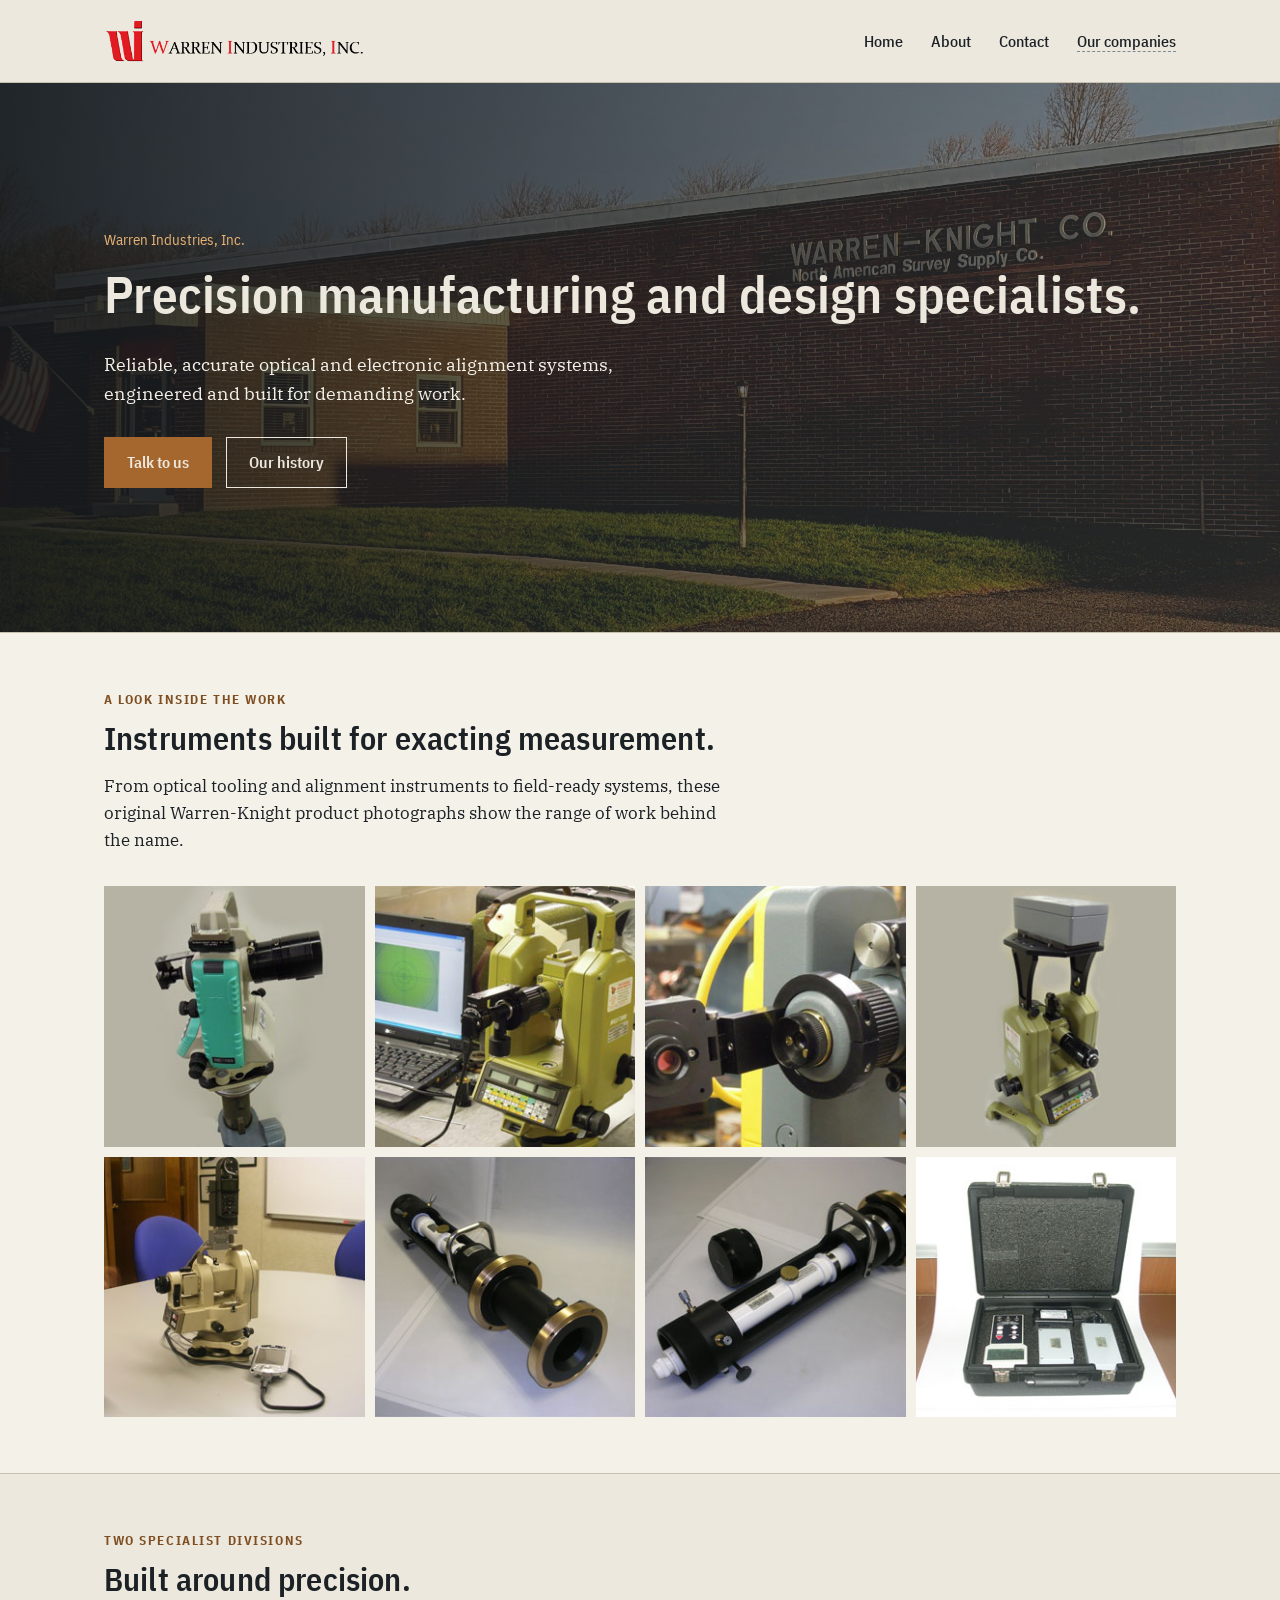
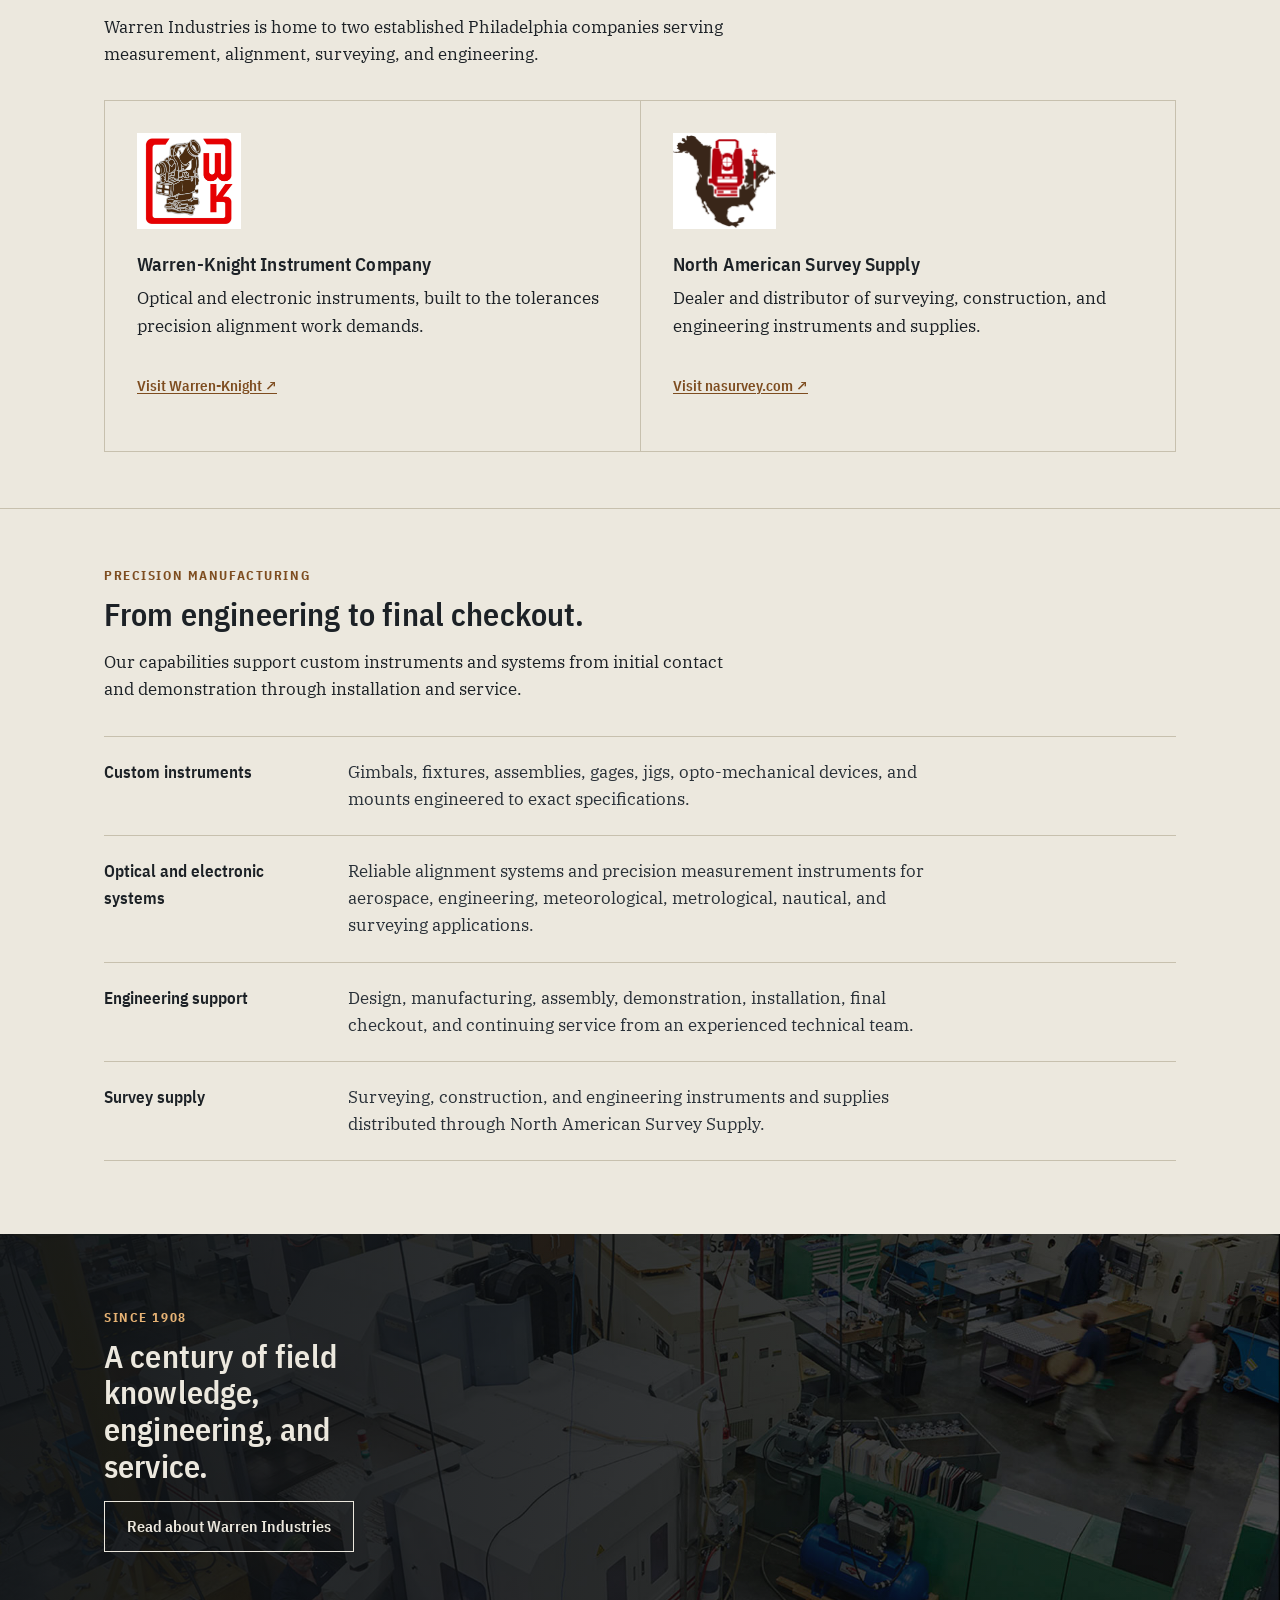
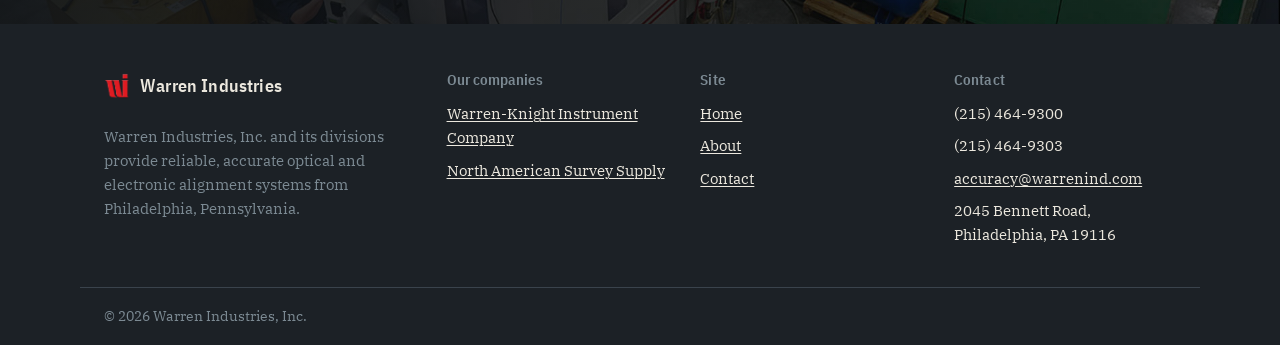
==== index.html @ 535cabfd "Deploying to main from @ warrenind/warrenind-com@92be2bfa369bf533ea337f3c527bc54e07ec8fe8 🚀" ====
<!doctype html>
<html lang="en">
<head>
  <meta charset="utf-8">
  <meta name="viewport" content="width=device-width, initial-scale=1">
  <title>Home · Warren Industries, Inc.</title>
  <meta name="description" content="Warren Industries designs and manufactures precision alignment systems and optical and electronic instruments.">
  <link rel="icon" href="/images/original/wilogo-trans.png" type="image/png">
  <link rel="preconnect" href="https://fonts.googleapis.com">
  <link rel="preconnect" href="https://fonts.gstatic.com" crossorigin>
  <link href="https://fonts.googleapis.com/css2?family=IBM+Plex+Sans+Condensed:wght@500;600;700&family=IBM+Plex+Serif:ital,wght@0,400;0,500;1,400&display=swap" rel="stylesheet">
  <link rel="stylesheet" href="/css/style.css">
</head>
<body>
  <header class="site-header">
  <div class="wrap site-header__row">
    <a class="brand" href="/">
      <img class="brand__wordmark" src="/images/original/WI-top-logo&text.png" alt="Warren Industries, Inc.">
    </a>

    <nav class="site-nav" aria-label="Primary">
      <ul>
        
        <li><a href="/">Home</a></li>
        
        <li><a href="/about/">About</a></li>
        
        <li><a href="/contact/">Contact</a></li>
        
        <li class="site-nav__divisions">
          <span class="site-nav__divisions-label" tabindex="0">Our companies</span>
          <ul class="site-nav__submenu">
            
            <li><a href="https://www.warrenknight.com" target="_blank" rel="noopener">Warren-Knight Instrument Company</a></li>
            
            <li><a href="https://www.nasurvey.com" target="_blank" rel="noopener">North American Survey Supply</a></li>
            
          </ul>
        </li>
      </ul>
    </nav>
  </div>
</header>

  <main>
    <section class="page-hero page-hero--image">
  <img src="/images/original/facility-20221208_1246.jpg" alt="Warren-Knight Instrument Company facility in Philadelphia">
  <div class="wrap">
    <p class="hero__eyebrow">Warren Industries, Inc.</p>
    <h1>Precision manufacturing and design specialists.</h1>
    <p class="lede">Reliable, accurate optical and electronic alignment systems, engineered and built for demanding work.</p>
    <div class="hero__actions">
      <a class="btn btn--brass" href="/contact/">Talk to us</a>
      <a class="btn btn--light" href="/about/">Our history</a>
    </div>
  </div>
</section>

<section class="section section--gallery">
  <div class="wrap">
    <div class="section__intro">
      <p class="section__kicker">A look inside the work</p>
      <h2>Instruments built for exacting measurement.</h2>
      <p>From optical tooling and alignment instruments to field-ready systems, these original Warren-Knight product photographs show the range of work behind the name.</p>
    </div>
    <div class="image-grid">
      <figure class="image-grid__item">
        <img src="/images/original/feat-1.jpg" alt="Precision surveying instrument">
      </figure>
      <figure class="image-grid__item">
        <img src="/images/original/feat-2.jpg" alt="Surveying instrument aligned with a computer display">
      </figure>
      <figure class="image-grid__item">
        <img src="/images/original/feat-3.jpg" alt="Optical measurement equipment">
      </figure>
      <figure class="image-grid__item">
        <img src="/images/original/feat-4.jpg" alt="Precision instrument on a tripod">
      </figure>
      <figure class="image-grid__item">
        <img src="/images/original/feat-5.jpg" alt="Survey instrument in a meeting room">
      </figure>
      <figure class="image-grid__item">
        <img src="/images/original/feat-6.jpg" alt="Optical alignment assembly">
      </figure>
      <figure class="image-grid__item">
        <img src="/images/original/feat-7.jpg" alt="Instrument assembly with optical housing">
      </figure>
      <figure class="image-grid__item">
        <img src="/images/original/feat-8.jpg" alt="Survey instrument accessories and case">
      </figure>
    </div>
  </div>
</section>

<section class="section">
  <div class="wrap">
    <div class="section__intro">
      <p class="section__kicker">Two specialist divisions</p>
      <h2>Built around precision.</h2>
      <p>Warren Industries is home to two established Philadelphia companies serving measurement, alignment, surveying, and engineering.</p>
    </div>
    <div class="divisions divisions--visual">
      <article class="division">
        <img src="/images/original/warren-knight-logo.jpg" alt="Warren-Knight Instrument Company logo">
        <h3 class="division__name">Warren-Knight Instrument Company</h3>
        <p>Optical and electronic instruments, built to the tolerances precision alignment work demands.</p>
        <a class="division__link" href="https://www.warrenknight.com" target="_blank" rel="noopener">Visit Warren-Knight &#8599;</a>
      </article>
      <article class="division">
        <img src="/images/original/nass-logo.png" alt="North American Survey Supply logo">
        <h3 class="division__name">North American Survey Supply</h3>
        <p>Dealer and distributor of surveying, construction, and engineering instruments and supplies.</p>
        <a class="division__link" href="https://www.nasurvey.com" target="_blank" rel="noopener">Visit nasurvey.com &#8599;</a>
      </article>
    </div>
  </div>
</section>

<section class="section">
  <div class="wrap">
    <div class="section__intro">
      <p class="section__kicker">Precision manufacturing</p>
      <h2>From engineering to final checkout.</h2>
      <p>Our capabilities support custom instruments and systems from initial contact and demonstration through installation and service.</p>
    </div>
    <dl class="datasheet">
      <div class="datasheet__row">
        <dt>Custom instruments</dt>
        <dd>Gimbals, fixtures, assemblies, gages, jigs, opto-mechanical devices, and mounts engineered to exact specifications.</dd>
      </div>
      <div class="datasheet__row">
        <dt>Optical and electronic systems</dt>
        <dd>Reliable alignment systems and precision measurement instruments for aerospace, engineering, meteorological, metrological, nautical, and surveying applications.</dd>
      </div>
      <div class="datasheet__row">
        <dt>Engineering support</dt>
        <dd>Design, manufacturing, assembly, demonstration, installation, final checkout, and continuing service from an experienced technical team.</dd>
      </div>
      <div class="datasheet__row">
        <dt>Survey supply</dt>
        <dd>Surveying, construction, and engineering instruments and supplies distributed through North American Survey Supply.</dd>
      </div>
    </dl>
  </div>
</section>

<section class="image-band">
  <img src="/images/original/manufacturing-floor.jpg" alt="Warren Industries manufacturing floor with precision machining equipment">
  <div class="wrap image-band__content">
    <p class="section__kicker">Since 1908</p>
    <h2>A century of field knowledge, engineering, and service.</h2>
    <a class="btn btn--light" href="/about/">Read about Warren Industries</a>
  </div>
</section>

  </main>
  <footer class="site-footer">
  <div class="wrap site-footer__grid">
    <div>
      <div class="brand brand--footer">
        <img class="brand__mark" src="/images/original/wilogo-trans.png" alt="">
        <span class="brand__name">Warren Industries</span>
      </div>
      <p class="site-footer__about">
        Warren Industries, Inc. and its divisions provide reliable, accurate optical
        and electronic alignment systems from Philadelphia, Pennsylvania.
      </p>
    </div>

    <div>
      <h2 class="site-footer__heading">Our companies</h2>
      <ul class="site-footer__list">
        
        <li><a href="https://www.warrenknight.com" target="_blank" rel="noopener">Warren-Knight Instrument Company</a></li>
        
        <li><a href="https://www.nasurvey.com" target="_blank" rel="noopener">North American Survey Supply</a></li>
        
      </ul>
    </div>

    <div>
      <h2 class="site-footer__heading">Site</h2>
      <ul class="site-footer__list">
        
        <li><a href="/">Home</a></li>
        
        <li><a href="/about/">About</a></li>
        
        <li><a href="/contact/">Contact</a></li>
        
      </ul>
    </div>

    <div>
      <h2 class="site-footer__heading">Contact</h2>
      <ul class="site-footer__list">
        <li>(215) 464-9300</li>
        <li>(215) 464-9303</li>
        <li><a href="mailto:accuracy@warrenind.com">accuracy@warrenind.com</a></li>
        <li>2045 Bennett Road, Philadelphia, PA 19116</li>
      </ul>
    </div>
  </div>

  <div class="wrap site-footer__bottom">
    <span>&copy; 2026 Warren Industries, Inc.</span>
  </div>
</footer>

</body>
</html>
---- css/style.css ----
/* ---------------------------------------------------------------
   Warren Industries — design tokens
   Palette grounded in optical/survey instrument hardware: graphite
   bodies, steel housings, brass fittings, and the paper of a
   technical drawing.
   --------------------------------------------------------------- */
:root {
  --ink: #1c2126;
  --ink-soft: #2a3138;
  --paper: #ece8de;
  --panel: #e1dccd;
  --steel: #4a5560;
  --steel-light: #7c8a93;
  --brass: #a6672e;
  --brass-deep: #7e4d20;
  --line: #c7c0ae;
  --line-dark: #3a434c;

  --font-display: "IBM Plex Sans Condensed", "Arial Narrow", sans-serif;
  --font-body: "IBM Plex Serif", Georgia, serif;

  --measure: 62ch;
  --wrap: 1120px;
}

* { box-sizing: border-box; }

html {
  -webkit-text-size-adjust: 100%;
}

body {
  margin: 0;
  background: var(--paper);
  color: var(--ink);
  font-family: var(--font-body);
  font-size: 17px;
  line-height: 1.6;
}

img { max-width: 100%; display: block; }

a {
  color: var(--brass-deep);
  text-decoration-thickness: 1px;
  text-underline-offset: 0.15em;
}
a:hover { color: var(--brass); }

:focus-visible {
  outline: 2px solid var(--brass);
  outline-offset: 2px;
}

.wrap {
  max-width: var(--wrap);
  margin-inline: auto;
  padding-inline: 24px;
}

h1, h2, h3 {
  font-family: var(--font-display);
  font-weight: 600;
  line-height: 1.15;
  letter-spacing: 0.005em;
  margin: 0 0 0.5em;
}

h1 { font-size: clamp(2.1rem, 1.6rem + 2vw, 3.3rem); }
h2 { font-size: clamp(1.5rem, 1.3rem + 1vw, 2rem); }
h3 { font-size: 1.15rem; }

p { margin: 0 0 1.1em; }
p.lede {
  font-size: 1.15rem;
  max-width: var(--measure);
}

@media (prefers-reduced-motion: reduce) {
  * { animation: none !important; transition: none !important; }
}

/* ---------------------------------------------------------------
   Header
   --------------------------------------------------------------- */
.site-header {
  border-bottom: 1px solid var(--line);
  background: var(--paper);
  position: relative;
  z-index: 20;
}

.site-header__row {
  display: flex;
  align-items: center;
  justify-content: space-between;
  padding-block: 18px;
  gap: 24px;
}

.brand {
  display: inline-flex;
  align-items: center;
  gap: 10px;
  color: var(--ink);
  text-decoration: none;
}
.brand__mark { width: 26px; height: 26px; color: var(--brass); flex-shrink: 0; }
.brand__wordmark { width: min(260px, 42vw); height: auto; display: block; }
.brand__name {
  font-family: var(--font-display);
  font-weight: 600;
  font-size: 1.1rem;
  letter-spacing: 0.01em;
}

.site-nav ul {
  list-style: none;
  display: flex;
  align-items: center;
  gap: 28px;
  margin: 0;
  padding: 0;
  font-family: var(--font-display);
  font-weight: 500;
  font-size: 0.98rem;
}

.site-nav a { color: var(--ink); text-decoration: none; }
.site-nav a:hover { color: var(--brass-deep); }

.site-nav__divisions { position: relative; }
.site-nav__divisions-label {
  cursor: default;
  border-bottom: 1px dashed var(--steel-light);
}
.site-nav ul.site-nav__submenu {
  display: none;
  position: absolute;
  top: 100%;
  right: 0;
  margin-top: 0;
  min-width: 260px;
  background: var(--paper);
  border: 1px solid var(--line);
  padding: 14px 0 6px;
  list-style: none;
}
.site-nav__submenu li a {
  display: block;
  padding: 10px 16px;
  white-space: nowrap;
}
.site-nav__submenu li a:hover { background: var(--panel); }
.site-nav__divisions:hover > .site-nav__submenu,
.site-nav__divisions:focus-within > .site-nav__submenu {
  display: block;
}

@media (max-width: 720px) {
  .site-header__row { flex-direction: column; align-items: flex-start; gap: 12px; }
  .site-nav ul { flex-wrap: wrap; gap: 16px 22px; }
  .site-nav ul.site-nav__submenu { position: static; margin-top: 8px; border: none; padding-left: 0; }
}

/* ---------------------------------------------------------------
   Hero
   --------------------------------------------------------------- */
.hero {
  border-bottom: 1px solid var(--line);
  padding-block: 64px;
}
.hero__row {
  display: grid;
  grid-template-columns: 1.2fr 0.8fr;
  gap: 48px;
  align-items: center;
}
.hero__eyebrow {
  color: var(--steel);
  font-family: var(--font-display);
  font-size: 0.95rem;
  margin: 0 0 14px;
}
.hero p.lede { color: var(--ink-soft); }
.hero__actions {
  display: flex;
  gap: 14px;
  margin-top: 28px;
  flex-wrap: wrap;
}

.btn {
  display: inline-block;
  font-family: var(--font-display);
  font-weight: 600;
  font-size: 0.98rem;
  padding: 12px 22px;
  border: 1px solid var(--ink);
  text-decoration: none;
  color: var(--ink);
}
.btn:hover { background: var(--ink); color: var(--paper); }
.btn--brass {
  background: var(--brass);
  border-color: var(--brass);
  color: var(--paper);
}
.btn--brass:hover { background: var(--brass-deep); border-color: var(--brass-deep); color: var(--paper); }

.reticle {
  width: 100%;
  height: auto;
  color: var(--steel);
}
.reticle .reticle__accent { color: var(--brass); }

.hero--image {
  position: relative;
  min-height: clamp(260px, 20vw, 330px);
  display: grid;
  align-items: end;
  overflow: hidden;
  color: var(--paper);
  background: var(--ink);
}
.hero__image,
.page-hero--image > img,
.image-band > img {
  position: absolute;
  inset: 0;
  width: 100%;
  height: 100%;
  object-fit: cover;
}
.hero__image { filter: saturate(.72); }
.hero--image::after,
.page-hero--image::after,
.image-band::after {
  content: "";
  position: absolute;
  inset: 0;
  background: linear-gradient(90deg, rgba(18, 22, 25, .86), rgba(18, 22, 25, .28) 72%, rgba(18, 22, 25, .1));
}
.hero__content,
.image-band__content,
.page-hero--image .wrap {
  position: relative;
  z-index: 1;
  width: 100%;
  padding-block: 88px;
}
.hero--image .hero__eyebrow,
.image-band .hero__eyebrow,
.page-hero--image .hero__eyebrow,
.image-band .section__kicker { color: #e7b375; }
.hero--image .lede,
.image-band .lede { color: #f4f0e8; max-width: 38ch; }
.btn--light { border-color: var(--paper); color: var(--paper); }
.btn--light:hover { background: var(--paper); color: var(--ink); }

@media (max-width: 860px) {
  .hero__row { grid-template-columns: 1fr; }
  .reticle { max-width: 260px; margin-inline: auto; }
}

@media (max-width: 720px) {
  .hero--image { min-height: 390px; }
}

/* ---------------------------------------------------------------
   Section rhythm
   --------------------------------------------------------------- */
.section { padding-block: 56px; }
.section + .section { border-top: 1px solid var(--line); }
.section__intro { max-width: var(--measure); margin-bottom: 32px; }
.section__kicker {
  margin-bottom: 10px;
  color: var(--brass-deep);
  font-family: var(--font-display);
  font-size: .82rem;
  font-weight: 700;
  letter-spacing: .12em;
  text-transform: uppercase;
}
.section--muted { background: var(--panel); }
.split-section {
  display: grid;
  grid-template-columns: .8fr 1.2fr;
  gap: 64px;
  align-items: start;
}
.section--gallery { background: #f4f1e9; }
.image-grid {
  display: grid;
  grid-template-columns: repeat(4, 1fr);
  gap: 10px;
}
.image-grid__item {
  margin: 0;
  overflow: hidden;
  aspect-ratio: 1;
  background: var(--panel);
}
.image-grid__item img {
  width: 100%;
  height: 100%;
  object-fit: contain;
  transition: transform .35s ease;
}
.image-grid__item:hover img { transform: scale(1.04); }

/* ---------------------------------------------------------------
   Divisions (Warren-Knight / NASS)
   --------------------------------------------------------------- */
.divisions {
  display: grid;
  grid-template-columns: 1fr 1fr;
  border: 1px solid var(--line);
}
.division {
  padding: 32px;
  border-left: 1px solid var(--line);
}
.division img {
  width: auto;
  height: 96px;
  object-fit: contain;
  object-position: left center;
  margin-bottom: 24px;
}
.divisions--visual .division { min-height: 350px; }
.division:first-child { border-left: none; }
.division__name {
  font-family: var(--font-display);
  font-size: 1.2rem;
  font-weight: 600;
  margin: 0 0 10px;
}
.division__link {
  display: inline-block;
  margin-top: 14px;
  font-family: var(--font-display);
  font-weight: 600;
  font-size: 0.95rem;
}

@media (max-width: 720px) {
  .divisions { grid-template-columns: 1fr; }
  .division { border-left: none; border-top: 1px solid var(--line); }
  .division:first-child { border-top: none; }
  .split-section { grid-template-columns: 1fr; gap: 24px; }
  .image-grid { grid-template-columns: repeat(2, 1fr); }
}

/* ---------------------------------------------------------------
   Capability datasheet (replaces the old icon-card feature grid)
   --------------------------------------------------------------- */
.datasheet { border-top: 1px solid var(--line); }
.datasheet__row {
  display: grid;
  grid-template-columns: 220px 1fr;
  gap: 24px;
  padding-block: 22px;
  border-bottom: 1px solid var(--line);
}
.datasheet__row dt {
  font-family: var(--font-display);
  font-weight: 600;
}
.datasheet__row dd { margin: 0; color: var(--ink-soft); max-width: var(--measure); }

@media (max-width: 640px) {
  .datasheet__row { grid-template-columns: 1fr; gap: 6px; }
}

.image-band {
  position: relative;
  min-height: 390px;
  display: grid;
  align-items: center;
  overflow: hidden;
  color: var(--paper);
  background: var(--ink);
}
.image-band__content { padding-block: 72px; }
.image-band h2 { max-width: 16ch; }
.page-hero {
  padding-block: 56px;
  border-bottom: 1px solid var(--line);
}
.page-hero--image {
  position: relative;
  min-height: 390px;
  display: grid;
  align-items: end;
  overflow: hidden;
  color: var(--paper);
  background: var(--ink);
}
.page-hero--image .lede { color: #f4f0e8; max-width: 54ch; }
.prose { max-width: 68ch; }
.prose p { margin-bottom: 1.4em; }

/* ---------------------------------------------------------------
   Contact
   --------------------------------------------------------------- */
.contact-grid {
  display: grid;
  grid-template-columns: 1fr 1fr;
  gap: 48px;
}
@media (max-width: 780px) {
  .contact-grid { grid-template-columns: 1fr; }
}

.field { margin-bottom: 20px; }
.field label {
  display: block;
  font-family: var(--font-display);
  font-weight: 600;
  font-size: 0.92rem;
  margin-bottom: 6px;
}
.field input,
.field textarea {
  width: 100%;
  font-family: var(--font-body);
  font-size: 1rem;
  padding: 11px 12px;
  border: 1px solid var(--steel-light);
  background: var(--paper);
  color: var(--ink);
}
.field input:focus,
.field textarea:focus { border-color: var(--brass); }
.field textarea { min-height: 140px; resize: vertical; }

.contact-details dt {
  font-family: var(--font-display);
  font-weight: 600;
  margin-top: 18px;
}
.contact-details dt:first-child { margin-top: 0; }
.contact-details dd { margin: 4px 0 0; color: var(--ink-soft); }

/* ---------------------------------------------------------------
   Footer
   --------------------------------------------------------------- */
.site-footer {
  background: var(--ink);
  color: var(--paper);
  padding-top: 48px;
}
.site-footer a { color: var(--paper); }
.site-footer a:hover { color: var(--brass); }
.site-footer .brand__name { color: var(--paper); }
.site-footer .brand__mark { color: var(--brass); }
.site-footer .brand__mark { filter: none; }

.site-footer__grid {
  display: grid;
  grid-template-columns: 1.4fr 1fr 1fr 1fr;
  gap: 32px;
  padding-bottom: 40px;
}
.site-footer__about {
  margin-top: 16px;
  color: var(--steel-light);
  max-width: 34ch;
  font-size: 0.95rem;
}
.site-footer__heading {
  font-family: var(--font-display);
  font-size: 0.92rem;
  font-weight: 600;
  margin: 0 0 12px;
  color: var(--steel-light);
}
.site-footer__list { list-style: none; margin: 0; padding: 0; display: grid; gap: 8px; font-size: 0.95rem; }

.site-footer__bottom {
  border-top: 1px solid var(--line-dark);
  padding-block: 18px;
  font-size: 0.85rem;
  color: var(--steel-light);
}

@media (max-width: 780px) {
  .site-footer__grid { grid-template-columns: 1fr 1fr; }
}
@media (max-width: 480px) {
  .site-footer__grid { grid-template-columns: 1fr; }
}
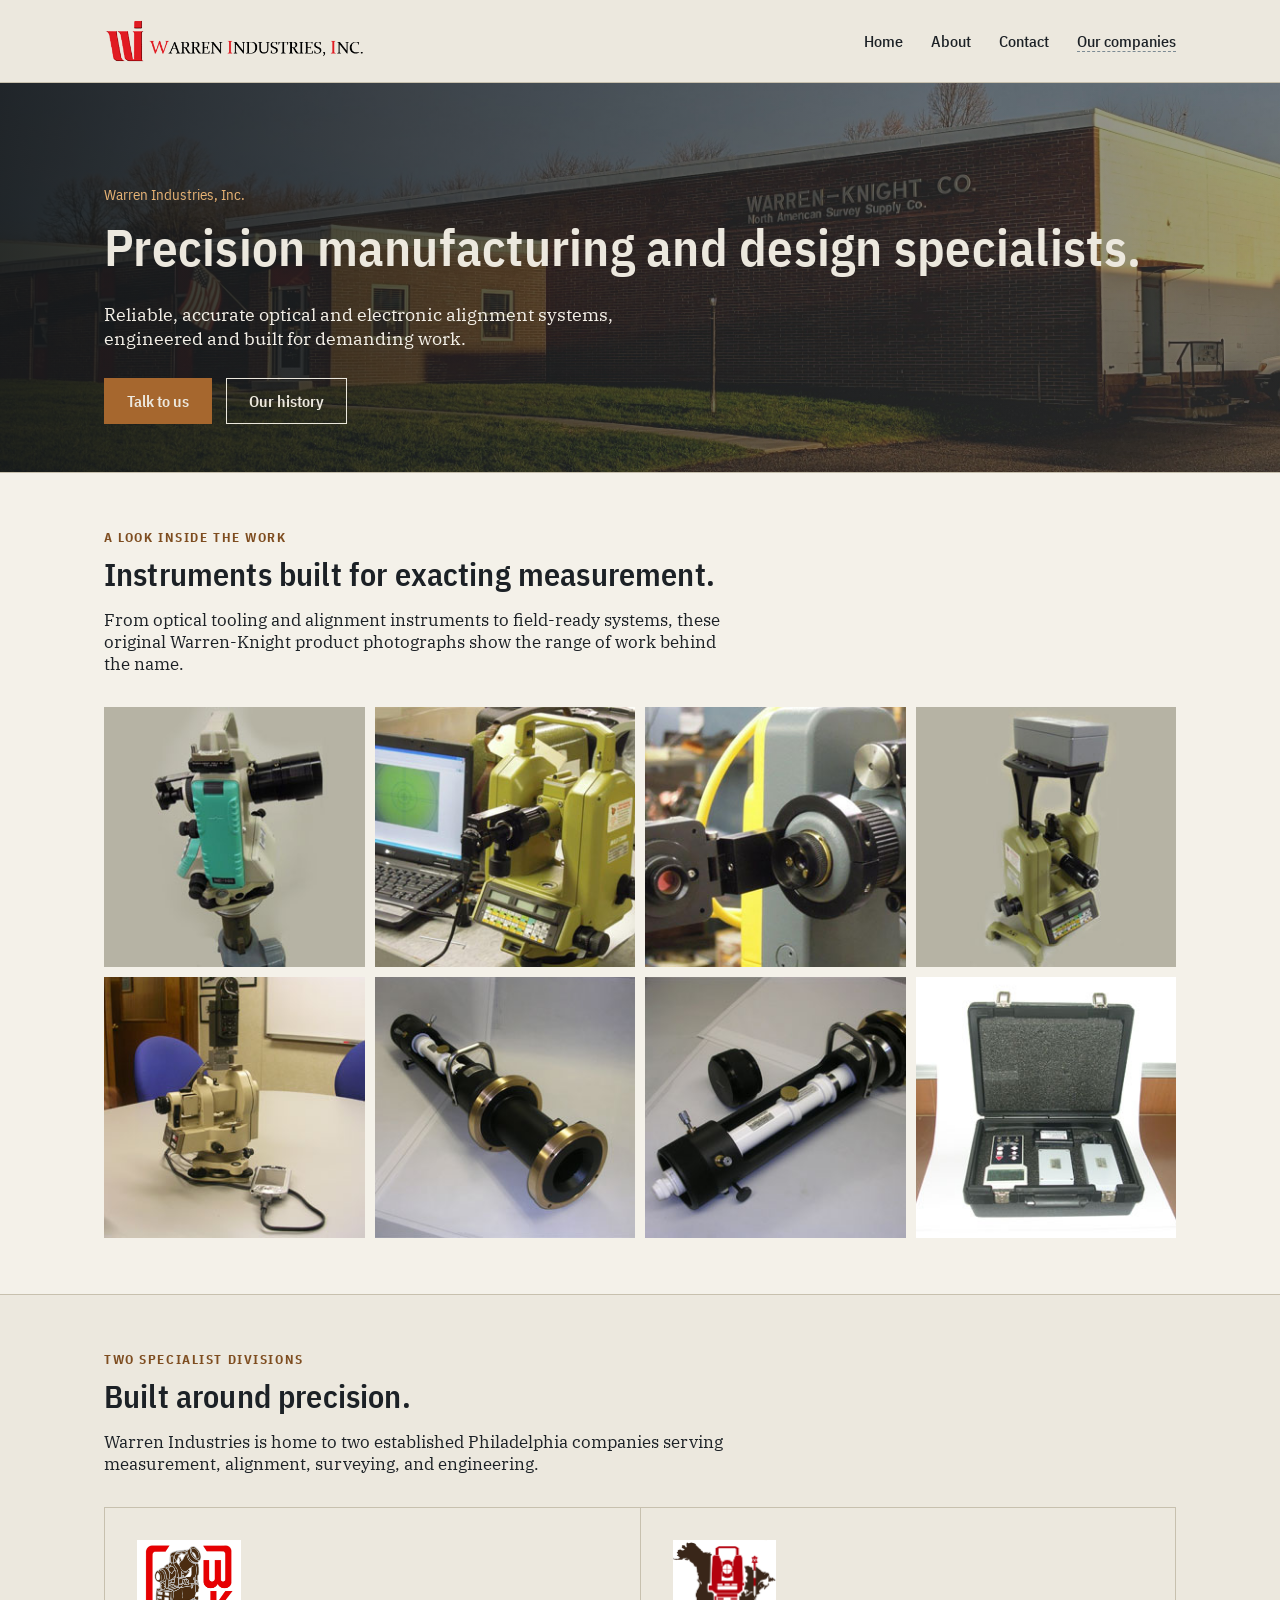
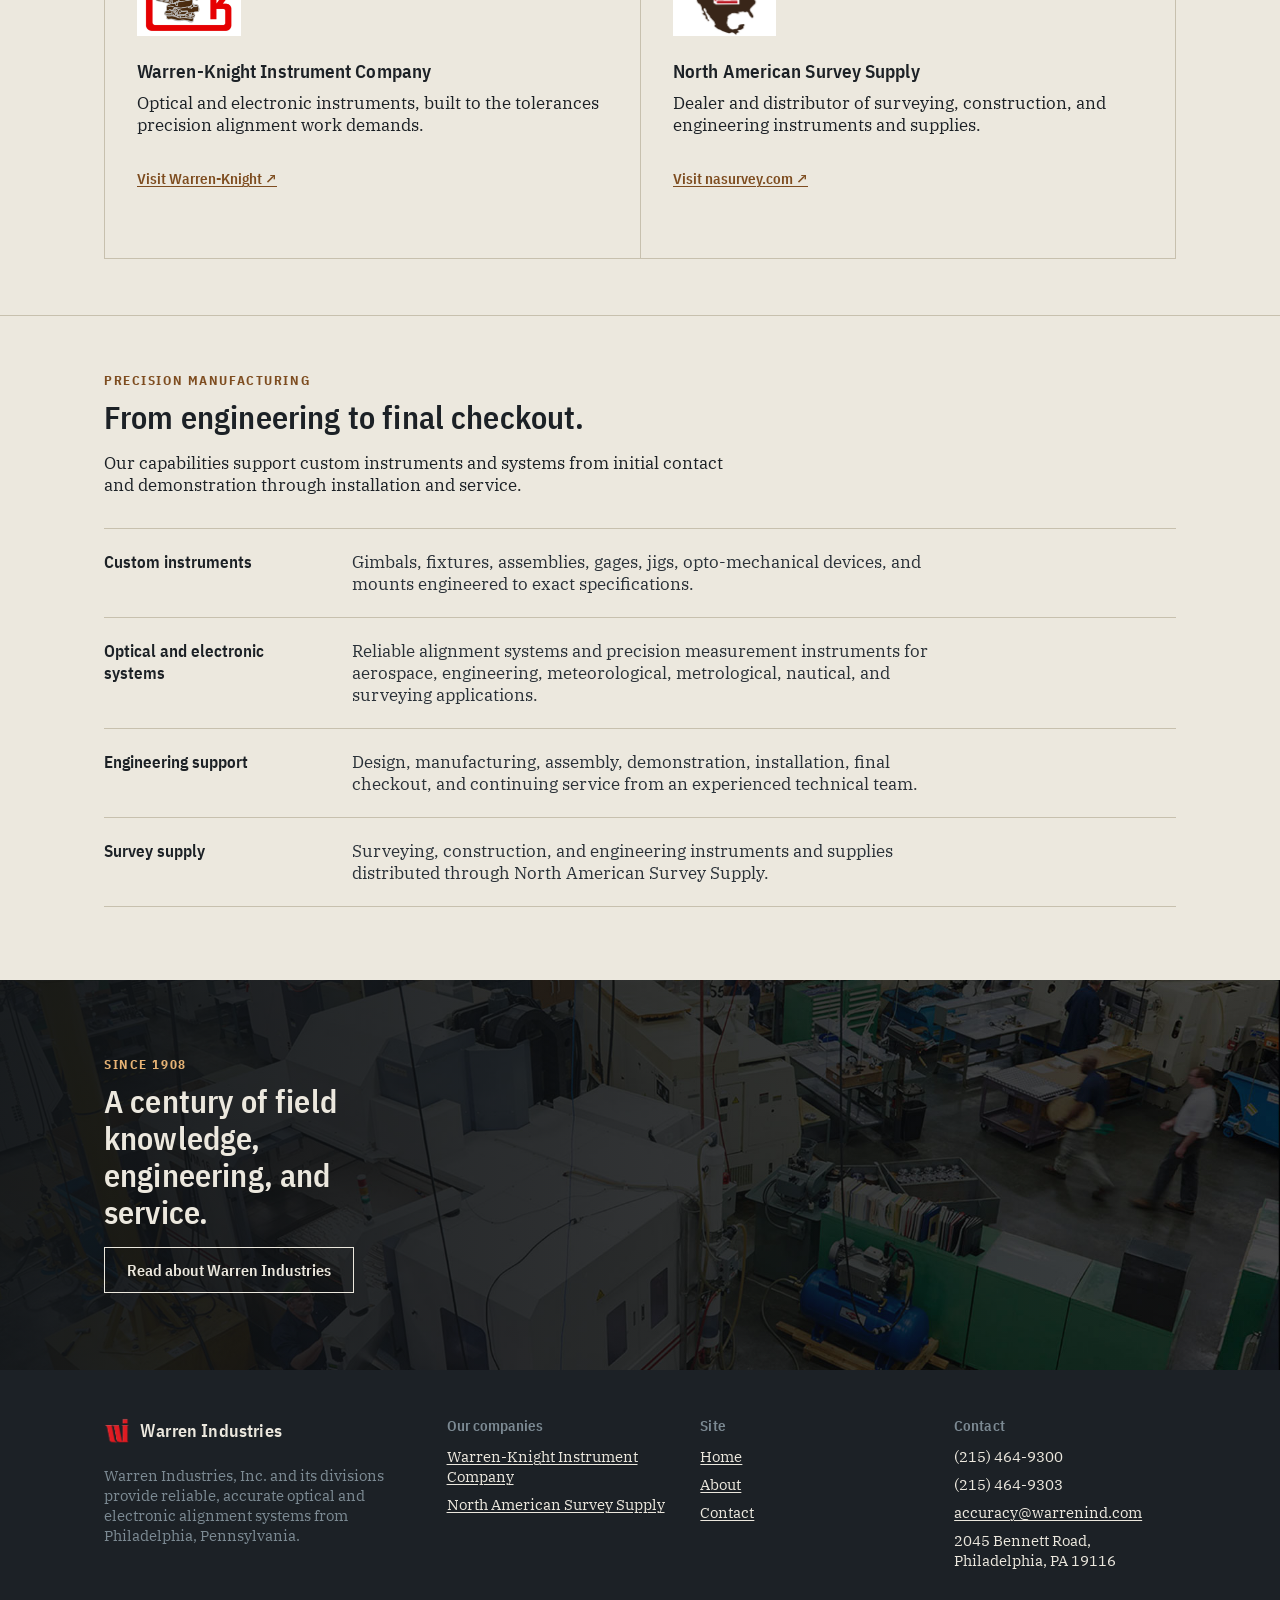
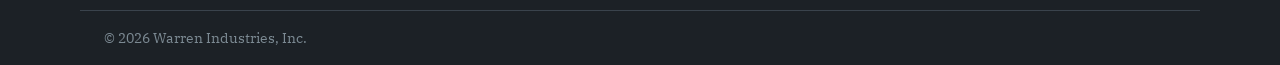
==== commit bab555a1: "Deploying to main from @ warrenind/warrenind-com@dfa64d60bb3f2caa0d0298d56fb02db425814c4d 🚀" ====
--- a/index.html
+++ b/index.html
@@ -5,6 +5,13 @@
   <meta name="viewport" content="width=device-width, initial-scale=1">
   <title>Home · Warren Industries, Inc.</title>
   <meta name="description" content="Warren Industries designs and manufactures precision alignment systems and optical and electronic instruments.">
+  <link rel="canonical" href="https://warrenind.com/">
+  <meta name="theme-color" content="#1c2126">
+  <meta property="og:type" content="website">
+  <meta property="og:site_name" content="Warren Industries, Inc.">
+  <meta property="og:title" content="Home · Warren Industries, Inc.">
+  <meta property="og:description" content="Warren Industries designs and manufactures precision alignment systems and optical and electronic instruments.">
+  <meta property="og:url" content="https://warrenind.com/">
   <link rel="icon" href="/images/original/wilogo-trans.png" type="image/png">
   <link rel="preconnect" href="https://fonts.googleapis.com">
   <link rel="preconnect" href="https://fonts.gstatic.com" crossorigin>
--- a/css/style.css
+++ b/css/style.css
@@ -15,12 +15,10 @@
   --brass-deep: #7e4d20;
   --line: #c7c0ae;
   --line-dark: #3a434c;
-
   --font-display: "IBM Plex Sans Condensed", "Arial Narrow", sans-serif;
   --font-body: "IBM Plex Serif", Georgia, serif;
-
   --measure: 62ch;
-  --wrap: 1120px;
+  --wrap: 70rem;
 }
 
 * { box-sizing: border-box; }
@@ -34,28 +32,24 @@
   background: var(--paper);
   color: var(--ink);
   font-family: var(--font-body);
-  font-size: 17px;
-  line-height: 1.6;
+  font-size: 1.0625rem;
 }
 
 img { max-width: 100%; display: block; }
 
 a {
   color: var(--brass-deep);
-  text-decoration-thickness: 1px;
-  text-underline-offset: 0.15em;
+  text-decoration-thickness: .0625rem;
+  text-underline-offset: .15em;
 }
 a:hover { color: var(--brass); }
 
-:focus-visible {
-  outline: 2px solid var(--brass);
-  outline-offset: 2px;
-}
+:focus-visible { outline: .125rem solid var(--brass); outline-offset: .125rem; }
 
 .wrap {
   max-width: var(--wrap);
   margin-inline: auto;
-  padding-inline: 24px;
+  padding-inline: clamp(1rem, 3vw, 1.5rem);
 }
 
 h1, h2, h3 {
@@ -84,7 +78,7 @@
    Header
    --------------------------------------------------------------- */
 .site-header {
-  border-bottom: 1px solid var(--line);
+  border-bottom: .0625rem solid var(--line);
   background: var(--paper);
   position: relative;
   z-index: 20;
@@ -94,31 +88,30 @@
   display: flex;
   align-items: center;
   justify-content: space-between;
-  padding-block: 18px;
-  gap: 24px;
-}
-
+  padding-block: 1.125rem;
+  gap: 1.5rem;
+}
 .brand {
   display: inline-flex;
   align-items: center;
-  gap: 10px;
+  gap: .625rem;
   color: var(--ink);
   text-decoration: none;
 }
-.brand__mark { width: 26px; height: 26px; color: var(--brass); flex-shrink: 0; }
-.brand__wordmark { width: min(260px, 42vw); height: auto; display: block; }
+.brand__mark { width: 1.625rem; height: 1.625rem; color: var(--brass); flex-shrink: 0; }
+.brand__wordmark { width: min(16.25rem, 42vw); height: auto; display: block; }
 .brand__name {
   font-family: var(--font-display);
   font-weight: 600;
   font-size: 1.1rem;
-  letter-spacing: 0.01em;
+  letter-spacing: .01em;
 }
 
 .site-nav ul {
   list-style: none;
   display: flex;
   align-items: center;
-  gap: 28px;
+  gap: 1.75rem;
   margin: 0;
   padding: 0;
   font-family: var(--font-display);
@@ -128,11 +121,10 @@
 
 .site-nav a { color: var(--ink); text-decoration: none; }
 .site-nav a:hover { color: var(--brass-deep); }
-
 .site-nav__divisions { position: relative; }
 .site-nav__divisions-label {
   cursor: default;
-  border-bottom: 1px dashed var(--steel-light);
+  border-bottom: .0625rem dashed var(--steel-light);
 }
 .site-nav ul.site-nav__submenu {
   display: none;
@@ -140,15 +132,15 @@
   top: 100%;
   right: 0;
   margin-top: 0;
-  min-width: 260px;
+  min-width: 16.25rem;
   background: var(--paper);
-  border: 1px solid var(--line);
-  padding: 14px 0 6px;
+  border: .0625rem solid var(--line);
+  padding: .875rem 0 .375rem;
   list-style: none;
 }
 .site-nav__submenu li a {
   display: block;
-  padding: 10px 16px;
+  padding: .625rem 1rem;
   white-space: nowrap;
 }
 .site-nav__submenu li a:hover { background: var(--panel); }
@@ -157,36 +149,36 @@
   display: block;
 }
 
-@media (max-width: 720px) {
-  .site-header__row { flex-direction: column; align-items: flex-start; gap: 12px; }
-  .site-nav ul { flex-wrap: wrap; gap: 16px 22px; }
-  .site-nav ul.site-nav__submenu { position: static; margin-top: 8px; border: none; padding-left: 0; }
+@media (max-width: 45em) {
+  .site-header__row { flex-direction: column; align-items: flex-start; gap: .75rem; }
+  .site-nav ul { flex-wrap: wrap; gap: 1rem 1.375rem; }
+  .site-nav ul.site-nav__submenu { position: static; margin-top: .5rem; border: none; padding-left: 0; }
 }
 
 /* ---------------------------------------------------------------
    Hero
    --------------------------------------------------------------- */
 .hero {
-  border-bottom: 1px solid var(--line);
-  padding-block: 64px;
+  border-bottom: .0625rem solid var(--line);
+  padding-block: 4rem;
 }
 .hero__row {
   display: grid;
-  grid-template-columns: 1.2fr 0.8fr;
-  gap: 48px;
+  grid-template-columns: 1.2fr .8fr;
+  gap: 3rem;
   align-items: center;
 }
 .hero__eyebrow {
   color: var(--steel);
   font-family: var(--font-display);
   font-size: 0.95rem;
-  margin: 0 0 14px;
+  margin: 0 0 .875rem;
 }
 .hero p.lede { color: var(--ink-soft); }
 .hero__actions {
   display: flex;
-  gap: 14px;
-  margin-top: 28px;
+  gap: .875rem;
+  margin-top: 1.75rem;
   flex-wrap: wrap;
 }
 
@@ -195,8 +187,8 @@
   font-family: var(--font-display);
   font-weight: 600;
   font-size: 0.98rem;
-  padding: 12px 22px;
-  border: 1px solid var(--ink);
+  padding: .75rem 1.375rem;
+  border: .0625rem solid var(--ink);
   text-decoration: none;
   color: var(--ink);
 }
@@ -217,7 +209,7 @@
 
 .hero--image {
   position: relative;
-  min-height: clamp(260px, 20vw, 330px);
+  min-height: clamp(16.25rem, 20vw, 20.625rem);
   display: grid;
   align-items: end;
   overflow: hidden;
@@ -248,7 +240,7 @@
   position: relative;
   z-index: 1;
   width: 100%;
-  padding-block: 88px;
+  padding-block: clamp(3rem, 8vw, 5.5rem);
 }
 .hero--image .hero__eyebrow,
 .image-band .hero__eyebrow,
@@ -259,23 +251,23 @@
 .btn--light { border-color: var(--paper); color: var(--paper); }
 .btn--light:hover { background: var(--paper); color: var(--ink); }
 
-@media (max-width: 860px) {
+@media (max-width: 53.75em) {
   .hero__row { grid-template-columns: 1fr; }
-  .reticle { max-width: 260px; margin-inline: auto; }
-}
-
-@media (max-width: 720px) {
-  .hero--image { min-height: 390px; }
+  .reticle { max-width: 16.25rem; margin-inline: auto; }
+}
+
+@media (max-width: 45em) {
+  .hero--image { min-height: 24.375rem; }
 }
 
 /* ---------------------------------------------------------------
    Section rhythm
    --------------------------------------------------------------- */
-.section { padding-block: 56px; }
-.section + .section { border-top: 1px solid var(--line); }
-.section__intro { max-width: var(--measure); margin-bottom: 32px; }
+.section { padding-block: 3.5rem; }
+.section + .section { border-top: .0625rem solid var(--line); }
+.section__intro { max-width: var(--measure); margin-bottom: 2rem; }
 .section__kicker {
-  margin-bottom: 10px;
+  margin-bottom: .625rem;
   color: var(--brass-deep);
   font-family: var(--font-display);
   font-size: .82rem;
@@ -287,14 +279,14 @@
 .split-section {
   display: grid;
   grid-template-columns: .8fr 1.2fr;
-  gap: 64px;
+  gap: 4rem;
   align-items: start;
 }
 .section--gallery { background: #f4f1e9; }
 .image-grid {
   display: grid;
   grid-template-columns: repeat(4, 1fr);
-  gap: 10px;
+  gap: .625rem;
 }
 .image-grid__item {
   margin: 0;
@@ -316,53 +308,53 @@
 .divisions {
   display: grid;
   grid-template-columns: 1fr 1fr;
-  border: 1px solid var(--line);
+  border: .0625rem solid var(--line);
 }
 .division {
-  padding: 32px;
-  border-left: 1px solid var(--line);
+  padding: 2rem;
+  border-left: .0625rem solid var(--line);
 }
 .division img {
   width: auto;
-  height: 96px;
+  height: 6rem;
   object-fit: contain;
   object-position: left center;
-  margin-bottom: 24px;
-}
-.divisions--visual .division { min-height: 350px; }
+  margin-bottom: 1.5rem;
+}
+.divisions--visual .division { min-height: 21.875rem; }
 .division:first-child { border-left: none; }
 .division__name {
   font-family: var(--font-display);
   font-size: 1.2rem;
   font-weight: 600;
-  margin: 0 0 10px;
+  margin: 0 0 .625rem;
 }
 .division__link {
   display: inline-block;
-  margin-top: 14px;
+  margin-top: .875rem;
   font-family: var(--font-display);
   font-weight: 600;
   font-size: 0.95rem;
 }
 
-@media (max-width: 720px) {
+@media (max-width: 45em) {
   .divisions { grid-template-columns: 1fr; }
-  .division { border-left: none; border-top: 1px solid var(--line); }
+  .division { border-left: none; border-top: .0625rem solid var(--line); }
   .division:first-child { border-top: none; }
-  .split-section { grid-template-columns: 1fr; gap: 24px; }
+  .split-section { grid-template-columns: 1fr; gap: 1.5rem; }
   .image-grid { grid-template-columns: repeat(2, 1fr); }
 }
 
 /* ---------------------------------------------------------------
    Capability datasheet (replaces the old icon-card feature grid)
    --------------------------------------------------------------- */
-.datasheet { border-top: 1px solid var(--line); }
+.datasheet { border-top: .0625rem solid var(--line); }
 .datasheet__row {
   display: grid;
-  grid-template-columns: 220px 1fr;
-  gap: 24px;
-  padding-block: 22px;
-  border-bottom: 1px solid var(--line);
+  grid-template-columns: minmax(12rem, 14rem) 1fr;
+  gap: 1.5rem;
+  padding-block: 1.375rem;
+  border-bottom: .0625rem solid var(--line);
 }
 .datasheet__row dt {
   font-family: var(--font-display);
@@ -370,28 +362,28 @@
 }
 .datasheet__row dd { margin: 0; color: var(--ink-soft); max-width: var(--measure); }
 
-@media (max-width: 640px) {
-  .datasheet__row { grid-template-columns: 1fr; gap: 6px; }
+@media (max-width: 40em) {
+  .datasheet__row { grid-template-columns: 1fr; gap: .375rem; }
 }
 
 .image-band {
   position: relative;
-  min-height: 390px;
+  min-height: clamp(20rem, 42vw, 24.375rem);
   display: grid;
   align-items: center;
   overflow: hidden;
   color: var(--paper);
   background: var(--ink);
 }
-.image-band__content { padding-block: 72px; }
+.image-band__content { padding-block: clamp(3rem, 7vw, 4.5rem); }
 .image-band h2 { max-width: 16ch; }
 .page-hero {
-  padding-block: 56px;
-  border-bottom: 1px solid var(--line);
+  padding-block: 0;
+  border-bottom: .0625rem solid var(--line);
 }
 .page-hero--image {
   position: relative;
-  min-height: 390px;
+  min-height: clamp(20rem, 42vw, 24.375rem);
   display: grid;
   align-items: end;
   overflow: hidden;
@@ -399,6 +391,7 @@
   background: var(--ink);
 }
 .page-hero--image .lede { color: #f4f0e8; max-width: 54ch; }
+.page-hero--image .wrap { padding-block: clamp(2.5rem, 6vw, 3rem); }
 .prose { max-width: 68ch; }
 .prose p { margin-bottom: 1.4em; }
 
@@ -408,41 +401,41 @@
 .contact-grid {
   display: grid;
   grid-template-columns: 1fr 1fr;
-  gap: 48px;
-}
-@media (max-width: 780px) {
+  gap: 3rem;
+}
+@media (max-width: 48.75em) {
   .contact-grid { grid-template-columns: 1fr; }
 }
 
-.field { margin-bottom: 20px; }
+.field { margin-bottom: 1.25rem; }
 .field label {
   display: block;
   font-family: var(--font-display);
   font-weight: 600;
   font-size: 0.92rem;
-  margin-bottom: 6px;
+  margin-bottom: .375rem;
 }
 .field input,
 .field textarea {
   width: 100%;
   font-family: var(--font-body);
   font-size: 1rem;
-  padding: 11px 12px;
-  border: 1px solid var(--steel-light);
+  padding: .6875rem .75rem;
+  border: .0625rem solid var(--steel-light);
   background: var(--paper);
   color: var(--ink);
 }
 .field input:focus,
 .field textarea:focus { border-color: var(--brass); }
-.field textarea { min-height: 140px; resize: vertical; }
+.field textarea { min-height: 8.75rem; resize: vertical; }
 
 .contact-details dt {
   font-family: var(--font-display);
   font-weight: 600;
-  margin-top: 18px;
+  margin-top: 1.125rem;
 }
 .contact-details dt:first-child { margin-top: 0; }
-.contact-details dd { margin: 4px 0 0; color: var(--ink-soft); }
+.contact-details dd { margin: .25rem 0 0; color: var(--ink-soft); }
 
 /* ---------------------------------------------------------------
    Footer
@@ -450,7 +443,7 @@
 .site-footer {
   background: var(--ink);
   color: var(--paper);
-  padding-top: 48px;
+  padding-top: 3rem;
 }
 .site-footer a { color: var(--paper); }
 .site-footer a:hover { color: var(--brass); }
@@ -461,11 +454,11 @@
 .site-footer__grid {
   display: grid;
   grid-template-columns: 1.4fr 1fr 1fr 1fr;
-  gap: 32px;
-  padding-bottom: 40px;
+  gap: 2rem;
+  padding-bottom: 2.5rem;
 }
 .site-footer__about {
-  margin-top: 16px;
+  margin-top: 1rem;
   color: var(--steel-light);
   max-width: 34ch;
   font-size: 0.95rem;
@@ -474,21 +467,21 @@
   font-family: var(--font-display);
   font-size: 0.92rem;
   font-weight: 600;
-  margin: 0 0 12px;
+  margin: 0 0 .75rem;
   color: var(--steel-light);
 }
-.site-footer__list { list-style: none; margin: 0; padding: 0; display: grid; gap: 8px; font-size: 0.95rem; }
+.site-footer__list { list-style: none; margin: 0; padding: 0; display: grid; gap: .5rem; font-size: .95rem; }
 
 .site-footer__bottom {
-  border-top: 1px solid var(--line-dark);
-  padding-block: 18px;
+  border-top: .0625rem solid var(--line-dark);
+  padding-block: 1.125rem;
   font-size: 0.85rem;
   color: var(--steel-light);
 }
 
-@media (max-width: 780px) {
+@media (max-width: 48.75em) {
   .site-footer__grid { grid-template-columns: 1fr 1fr; }
 }
-@media (max-width: 480px) {
+@media (max-width: 30em) {
   .site-footer__grid { grid-template-columns: 1fr; }
 }
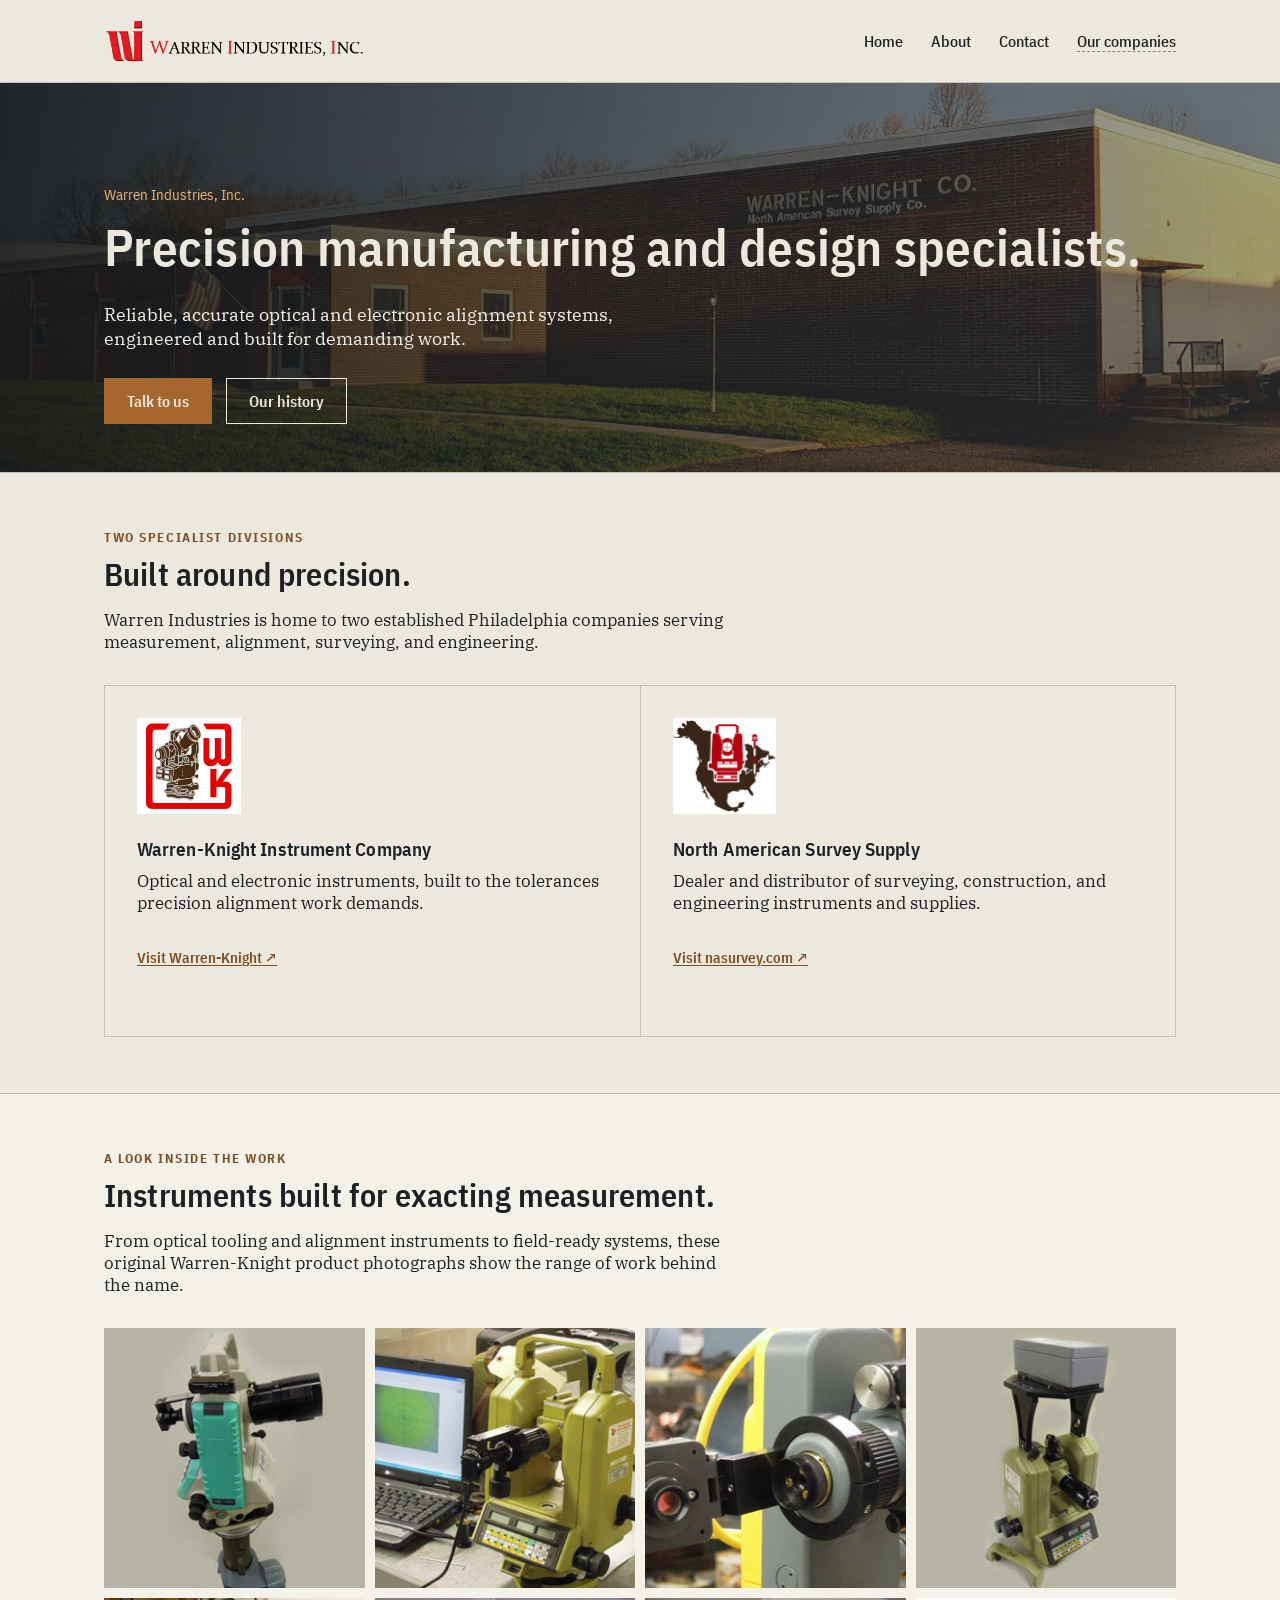
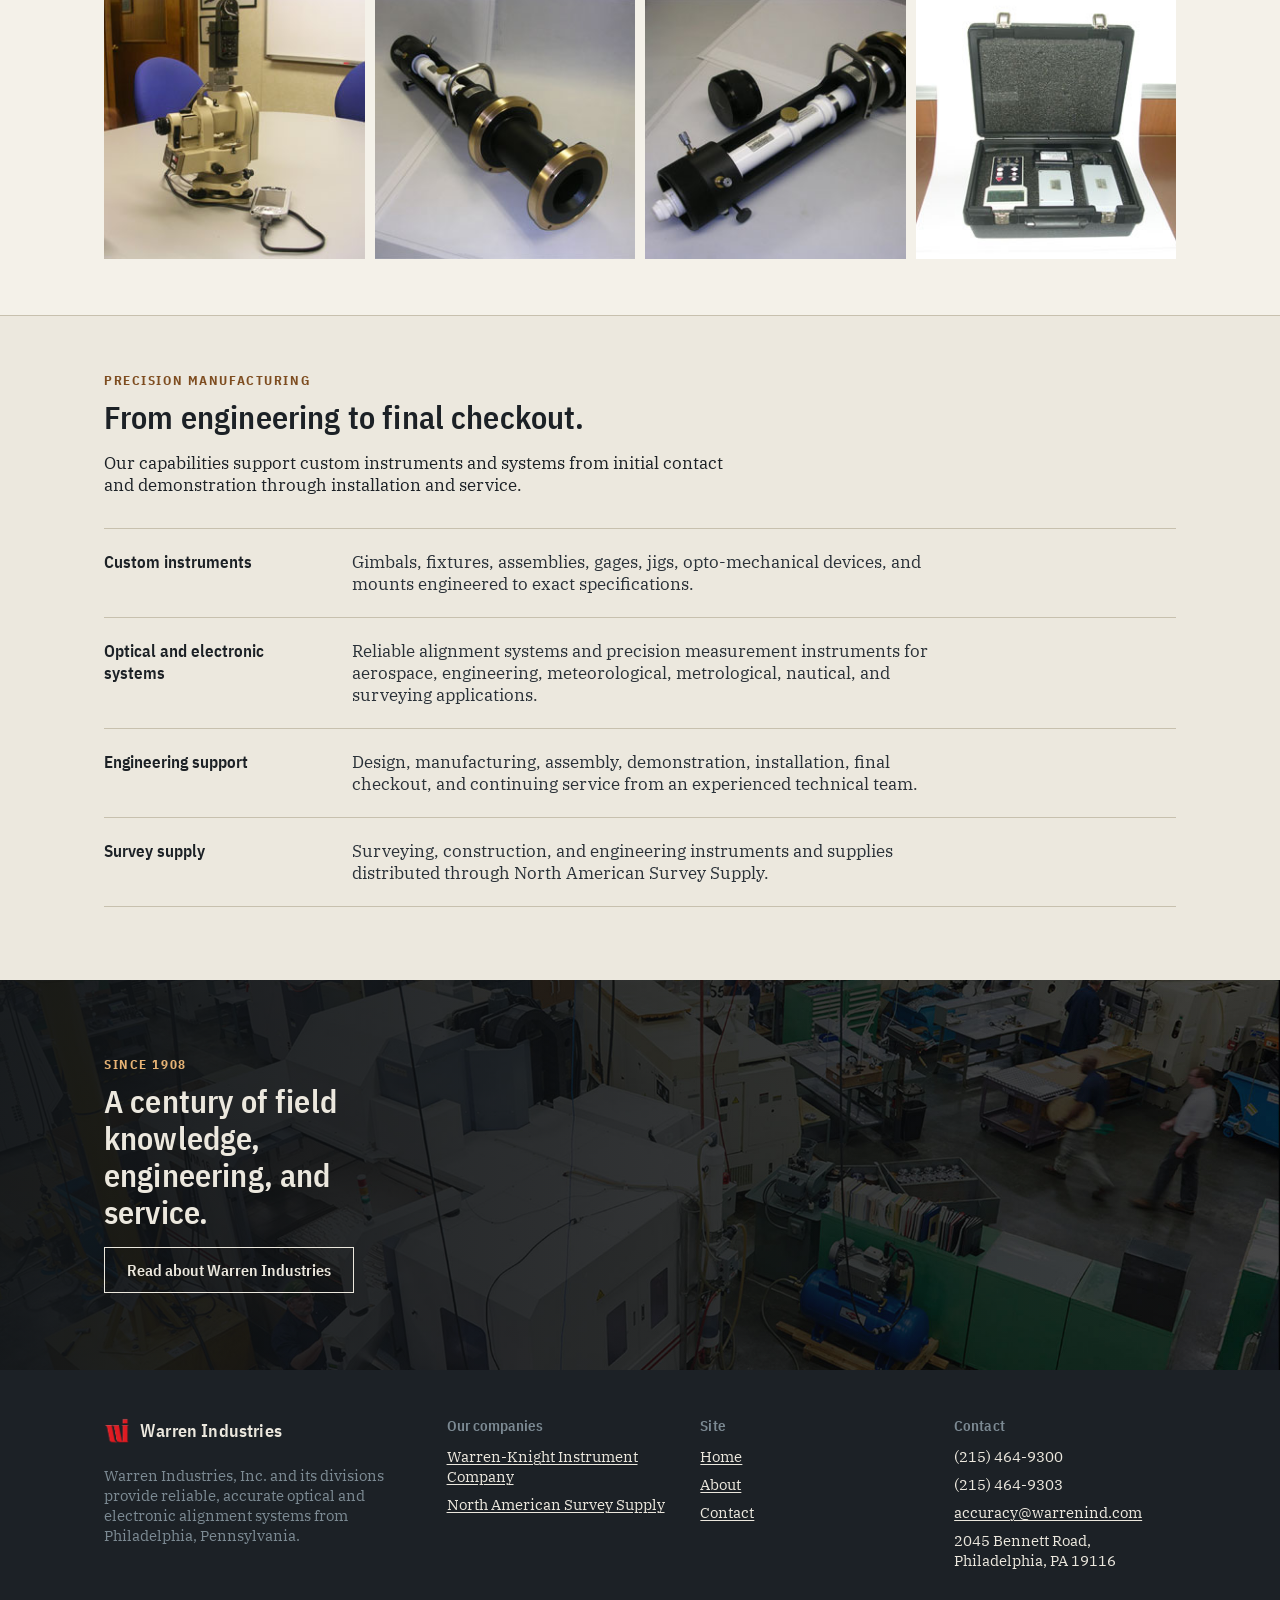
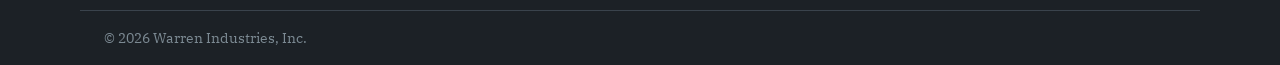
==== commit b7ed9a32: "Deploying to main from @ warrenind/warrenind-com@e76e1027f2920be890302c0e66845485558de07a 🚀" ====
--- a/index.html
+++ b/index.html
@@ -63,42 +63,6 @@
   </div>
 </section>
 
-<section class="section section--gallery">
-  <div class="wrap">
-    <div class="section__intro">
-      <p class="section__kicker">A look inside the work</p>
-      <h2>Instruments built for exacting measurement.</h2>
-      <p>From optical tooling and alignment instruments to field-ready systems, these original Warren-Knight product photographs show the range of work behind the name.</p>
-    </div>
-    <div class="image-grid">
-      <figure class="image-grid__item">
-        <img src="/images/original/feat-1.jpg" alt="Precision surveying instrument">
-      </figure>
-      <figure class="image-grid__item">
-        <img src="/images/original/feat-2.jpg" alt="Surveying instrument aligned with a computer display">
-      </figure>
-      <figure class="image-grid__item">
-        <img src="/images/original/feat-3.jpg" alt="Optical measurement equipment">
-      </figure>
-      <figure class="image-grid__item">
-        <img src="/images/original/feat-4.jpg" alt="Precision instrument on a tripod">
-      </figure>
-      <figure class="image-grid__item">
-        <img src="/images/original/feat-5.jpg" alt="Survey instrument in a meeting room">
-      </figure>
-      <figure class="image-grid__item">
-        <img src="/images/original/feat-6.jpg" alt="Optical alignment assembly">
-      </figure>
-      <figure class="image-grid__item">
-        <img src="/images/original/feat-7.jpg" alt="Instrument assembly with optical housing">
-      </figure>
-      <figure class="image-grid__item">
-        <img src="/images/original/feat-8.jpg" alt="Survey instrument accessories and case">
-      </figure>
-    </div>
-  </div>
-</section>
-
 <section class="section">
   <div class="wrap">
     <div class="section__intro">
@@ -123,6 +87,43 @@
   </div>
 </section>
 
+<section class="section section--gallery">
+  <div class="wrap">
+    <div class="section__intro">
+      <p class="section__kicker">A look inside the work</p>
+      <h2>Instruments built for exacting measurement.</h2>
+      <p>From optical tooling and alignment instruments to field-ready systems, these original Warren-Knight product photographs show the range of work behind the name.</p>
+    </div>
+    <div class="image-grid">
+      <figure class="image-grid__item">
+        <img src="/images/original/feat-1.jpg" alt="Precision surveying instrument">
+      </figure>
+      <figure class="image-grid__item">
+        <img src="/images/original/feat-2.jpg" alt="Surveying instrument aligned with a computer display">
+      </figure>
+      <figure class="image-grid__item">
+        <img src="/images/original/feat-3.jpg" alt="Optical measurement equipment">
+      </figure>
+      <figure class="image-grid__item">
+        <img src="/images/original/feat-4.jpg" alt="Precision instrument on a tripod">
+      </figure>
+      <figure class="image-grid__item">
+        <img src="/images/original/feat-5.jpg" alt="Survey instrument in a meeting room">
+      </figure>
+      <figure class="image-grid__item">
+        <img src="/images/original/feat-6.jpg" alt="Optical alignment assembly">
+      </figure>
+      <figure class="image-grid__item">
+        <img src="/images/original/feat-7.jpg" alt="Instrument assembly with optical housing">
+      </figure>
+      <figure class="image-grid__item">
+        <img src="/images/original/feat-8.jpg" alt="Survey instrument accessories and case">
+      </figure>
+    </div>
+  </div>
+</section>
+
+
 <section class="section">
   <div class="wrap">
     <div class="section__intro">
